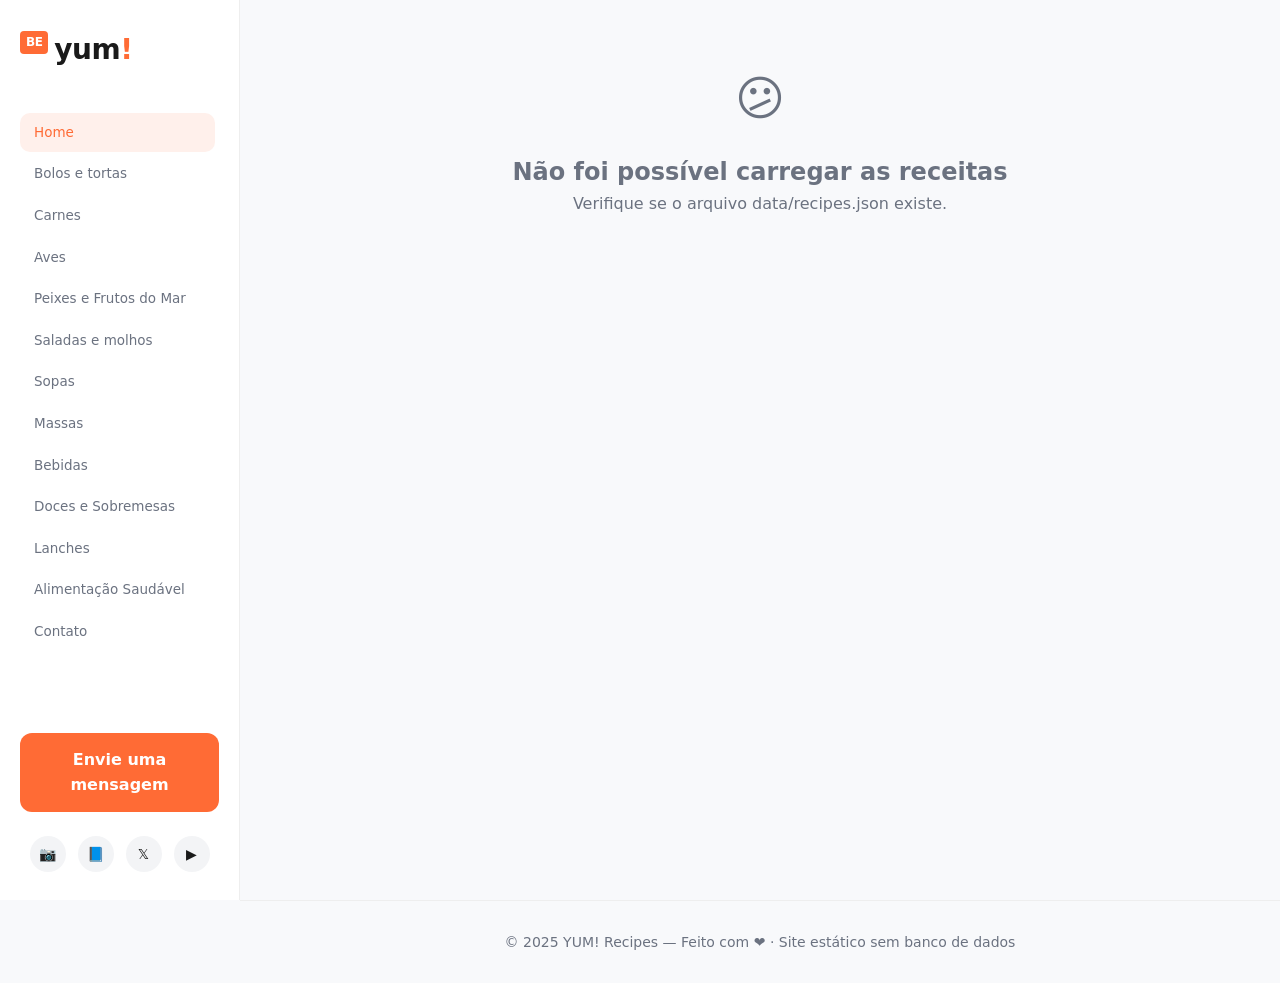
==== index.html @ c31b45cc "Add files via upload" ====
<!DOCTYPE html>
<html lang="pt-BR">
<head>
  <meta charset="UTF-8">
  <meta name="viewport" content="width=device-width, initial-scale=1.0">
  <title>YUM! — Receitas Deliciosas</title>
  <meta name="description" content="Descubra receitas incríveis de café da manhã, almoço, sopas, lanches e sobremesas. Site estático pronto para Netlify.">
  <link rel="stylesheet" href="css/style.css">
  <link rel="icon" href="data:image/svg+xml,<svg xmlns='http://www.w3.org/2000/svg' viewBox='0 0 100 100'><text y='.9em' font-size='90'>🍳</text></svg>">
</head>
<body>

  <!-- Botão menu mobile -->
  <button class="menu-toggle" onclick="toggleMenu()" aria-label="Abrir menu">☰</button>

  <!-- Sidebar -->
  <aside class="sidebar">
    <div class="logo">
      <span class="be">BE</span>
      <span class="yum">yum<span>!</span></span>
    </div>

    <nav class="nav">
      <a href="#" data-page="home" class="active" onclick="event.preventDefault(); currentFilter='all'; currentSearch=''; renderHome();">Home</a>
      <a href="#" onclick="event.preventDefault(); filterCategory('Bolos e tortas')">Bolos e tortas</a>
      <a href="#" onclick="event.preventDefault(); filterCategory('Carnes')">Carnes</a>
      <a href="#" onclick="event.preventDefault(); filterCategory('Aves')">Aves</a>
      <a href="#" onclick="event.preventDefault(); filterCategory('Peixes e Frutos do Mar')">Peixes e Frutos do Mar</a>
      <a href="#" onclick="event.preventDefault(); filterCategory('Saladas e molhos')">Saladas e molhos</a>
      <a href="#" onclick="event.preventDefault(); filterCategory('Sopas')">Sopas</a>
      <a href="#" onclick="event.preventDefault(); filterCategory('Massas')">Massas</a>
      <a href="#" onclick="event.preventDefault(); filterCategory('Bebidas')">Bebidas</a>
      <a href="#" onclick="event.preventDefault(); filterCategory('Doces e Sobremesas')">Doces e Sobremesas</a>
      <a href="#" onclick="event.preventDefault(); filterCategory('Lanches')">Lanches</a>
      <a href="#" onclick="event.preventDefault(); filterCategory('Alimentação Saudável')">Alimentação Saudável</a>
      <a href="#contato" onclick="event.preventDefault(); alert('Personalize este botão no index.html com seu e-mail ou formulário.')">Contato</a>
    </nav>

    <a href="mailto:seu@email.com" class="btn-message">Envie uma mensagem</a>

    <div class="social">
      <a href="#" title="Instagram">📷</a>
      <a href="#" title="Facebook">📘</a>
      <a href="#" title="Twitter/X">𝕏</a>
      <a href="#" title="YouTube">▶</a>
    </div>
  </aside>

  <!-- Conteúdo principal -->
  <main class="main">
    <div id="app">
      <!-- Carregado via JS -->
      <div class="empty-state" style="padding-top: 120px">
        <div class="icon">🍳</div>
        <p>Carregando receitas...</p>
      </div>
    </div>
  </main>

  <footer class="footer">
    <p>© 2025 YUM! Recipes — Feito com ❤️ · Site estático sem banco de dados</p>
  </footer>

  <script src="js/app.js"></script>
</body>
</html>
---- css/style.css ----
/* ===== YUM! Recipes - Estilo inspirado no Betheme Recipes 3 ===== */
:root {
  --orange: #ff6b35;
  --orange-dark: #e55a2b;
  --orange-light: #fff0eb;
  --black: #1a1a1a;
  --gray: #6b7280;
  --light-gray: #f3f4f6;
  --white: #ffffff;
  --sidebar-width: 240px;
  --radius: 16px;
  --shadow: 0 4px 20px rgba(0,0,0,0.08);
  --transition: all 0.25s ease;
}

* {
  margin: 0;
  padding: 0;
  box-sizing: border-box;
}

body {
  font-family: 'Segoe UI', system-ui, -apple-system, sans-serif;
  color: var(--black);
  background: #f8f9fb;
  line-height: 1.6;
  overflow-x: hidden;
}

a {
  text-decoration: none;
  color: inherit;
}

img {
  max-width: 100%;
  display: block;
}

/* ===== SIDEBAR ===== */
.sidebar {
  position: fixed;
  left: 0;
  top: 0;
  width: var(--sidebar-width);
  height: 100vh;
  background: var(--white);
  border-right: 1px solid #eee;
  display: flex;
  flex-direction: column;
  padding: 28px 20px;
  z-index: 100;
}

.logo {
  display: flex;
  align-items: center;
  gap: 6px;
  margin-bottom: 40px;
  font-size: 28px;
  font-weight: 800;
  letter-spacing: -0.5px;
}

.logo .be {
  font-size: 12px;
  background: var(--orange);
  color: white;
  padding: 2px 6px;
  border-radius: 4px;
  font-weight: 700;
  position: relative;
  top: -8px;
}

.logo .yum {
  color: var(--black);
}

.logo .yum span {
  color: var(--orange);
}

.nav {
  display: flex;
  flex-direction: column;
  gap: 2px;
  flex: 1;
  overflow-y: auto;
  padding-right: 4px;
}

.nav a {
  padding: 9px 14px;
  border-radius: 10px;
  font-weight: 500;
  font-size: 13.5px;
  color: var(--gray);
  transition: var(--transition);
}

.nav a:hover,
.nav a.active {
  background: var(--orange-light);
  color: var(--orange);
}

.btn-message {
  display: block;
  background: var(--orange);
  color: white;
  text-align: center;
  padding: 14px;
  border-radius: 12px;
  font-weight: 600;
  transition: var(--transition);
  margin-top: 20px;
}

.btn-message:hover {
  background: var(--orange-dark);
  transform: translateY(-1px);
}

.social {
  display: flex;
  gap: 12px;
  margin-top: 24px;
  justify-content: center;
}

.social a {
  width: 36px;
  height: 36px;
  border-radius: 50%;
  background: var(--light-gray);
  display: flex;
  align-items: center;
  justify-content: center;
  font-size: 14px;
  transition: var(--transition);
}

.social a:hover {
  background: var(--orange);
  color: white;
}

/* ===== MAIN ===== */
.main {
  margin-left: var(--sidebar-width);
  min-height: 100vh;
}

/* ===== HERO ===== */
.hero {
  background: linear-gradient(135deg, #ff6b35 0%, #ff8c42 100%);
  padding: 80px 40px 100px;
  position: relative;
  overflow: hidden;
  color: white;
  text-align: center;
}

.hero::before {
  content: '';
  position: absolute;
  inset: 0;
  background: url('https://images.unsplash.com/photo-1547592166-23ac45744acd?w=1200&q=60') center/cover;
  opacity: 0.15;
}

.hero-content {
  position: relative;
  z-index: 2;
  max-width: 700px;
  margin: 0 auto;
}

.hero-badge {
  display: inline-block;
  background: rgba(255,255,255,0.2);
  padding: 6px 16px;
  border-radius: 20px;
  font-size: 13px;
  margin-bottom: 20px;
  backdrop-filter: blur(4px);
}

.hero h1 {
  font-size: 52px;
  font-weight: 800;
  line-height: 1.15;
  margin-bottom: 16px;
}

.hero h1 span {
  background: #ffe566;
  color: var(--black);
  padding: 0 12px;
  border-radius: 8px;
}

.hero p {
  font-size: 17px;
  opacity: 0.9;
  margin-bottom: 32px;
  max-width: 500px;
  margin-left: auto;
  margin-right: auto;
}

.search-box {
  display: flex;
  max-width: 480px;
  margin: 0 auto;
  background: white;
  border-radius: 50px;
  overflow: hidden;
  box-shadow: 0 8px 30px rgba(0,0,0,0.15);
}

.search-box input {
  flex: 1;
  border: none;
  padding: 16px 24px;
  font-size: 16px;
  outline: none;
  color: var(--black);
}

.search-box button {
  background: var(--orange);
  border: none;
  color: white;
  padding: 0 28px;
  font-size: 18px;
  cursor: pointer;
  transition: var(--transition);
}

.search-box button:hover {
  background: var(--orange-dark);
}

/* ===== CATEGORIES ===== */
.categories {
  display: flex;
  justify-content: center;
  gap: 12px;
  margin-top: -40px;
  position: relative;
  z-index: 10;
  padding: 0 24px;
  flex-wrap: wrap;
  max-width: 1100px;
  margin-left: auto;
  margin-right: auto;
}

.cat-card {
  background: white;
  border-radius: 16px;
  padding: 12px 14px 14px;
  text-align: center;
  box-shadow: var(--shadow);
  cursor: pointer;
  transition: var(--transition);
  min-width: 92px;
  border: 2px solid transparent;
}

.cat-card:hover,
.cat-card.active {
  transform: translateY(-4px);
  border-color: var(--orange);
  box-shadow: 0 8px 24px rgba(255, 107, 53, 0.18);
}

.cat-card .icon {
  width: 56px;
  height: 56px;
  margin: 0 auto 8px;
  border-radius: 50%;
  overflow: hidden;
  box-shadow: 0 2px 8px rgba(0,0,0,0.12);
}

.cat-card .icon img {
  width: 100%;
  height: 100%;
  object-fit: cover;
  display: block;
  transition: transform 0.35s ease;
}

.cat-card:hover .icon img {
  transform: scale(1.1);
}

.cat-card span {
  font-weight: 600;
  font-size: 12px;
  color: var(--black);
  display: block;
  line-height: 1.25;
}

/* ===== SECTION ===== */
.section {
  padding: 60px 40px;
  max-width: 1200px;
  margin: 0 auto;
}

.section-title {
  font-size: 32px;
  font-weight: 800;
  margin-bottom: 32px;
  text-align: center;
}

.section-title span {
  color: var(--orange);
}

/* ===== FAVORITOS CARROSSEL ===== */
.favorites-section {
  padding-top: 48px;
  padding-bottom: 20px;
}

.fav-empty {
  text-align: center;
  padding: 28px 20px;
  background: white;
  border-radius: var(--radius);
  box-shadow: var(--shadow);
  color: var(--gray);
  font-size: 15px;
}

.fav-carousel-wrap {
  position: relative;
  display: flex;
  align-items: center;
  gap: 8px;
}

.fav-carousel {
  display: flex;
  gap: 20px;
  overflow-x: auto;
  scroll-snap-type: x mandatory;
  scrollbar-width: none;
  -ms-overflow-style: none;
  padding: 8px 4px 16px;
  flex: 1;
}

.fav-carousel::-webkit-scrollbar {
  display: none;
}

.fav-slide {
  flex: 0 0 calc(25% - 15px);
  min-width: 200px;
  max-width: 260px;
  scroll-snap-align: start;
  background: white;
  border-radius: var(--radius);
  overflow: hidden;
  box-shadow: var(--shadow);
  cursor: pointer;
  transition: var(--transition);
}

.fav-slide:hover {
  transform: translateY(-4px);
  box-shadow: 0 10px 28px rgba(0,0,0,0.12);
}

.fav-img {
  position: relative;
  height: 150px;
  overflow: hidden;
}

.fav-img img {
  width: 100%;
  height: 100%;
  object-fit: cover;
  transition: transform 0.35s ease;
}

.fav-slide:hover .fav-img img {
  transform: scale(1.06);
}

.fav-slide h3 {
  font-size: 14px;
  font-weight: 700;
  padding: 12px 14px 16px;
  line-height: 1.35;
  display: -webkit-box;
  -webkit-line-clamp: 2;
  -webkit-box-orient: vertical;
  overflow: hidden;
}

.fav-nav {
  flex-shrink: 0;
  width: 40px;
  height: 40px;
  border-radius: 50%;
  border: none;
  background: white;
  box-shadow: var(--shadow);
  font-size: 24px;
  color: var(--orange);
  cursor: pointer;
  display: flex;
  align-items: center;
  justify-content: center;
  transition: var(--transition);
}

.fav-nav:hover {
  background: var(--orange);
  color: white;
}

/* Botão coração nos cards */
.fav-btn {
  position: absolute;
  top: 12px;
  right: 12px;
  width: 40px;
  height: 40px;
  border-radius: 50%;
  border: none;
  background: rgba(255,255,255,0.92);
  font-size: 18px;
  cursor: pointer;
  display: flex;
  align-items: center;
  justify-content: center;
  box-shadow: 0 2px 10px rgba(0,0,0,0.15);
  transition: var(--transition);
  z-index: 5;
}

.fav-btn:hover {
  transform: scale(1.12);
  background: white;
}

.fav-btn.active {
  background: #fff0f0;
}

.btn-fav-detail {
  display: inline-flex;
  align-items: center;
  gap: 8px;
  background: white;
  color: var(--black);
  border: 2px solid #eee;
  padding: 12px 20px;
  border-radius: 12px;
  font-size: 15px;
  font-weight: 600;
  cursor: pointer;
  transition: var(--transition);
  margin-right: 12px;
}

.btn-fav-detail:hover {
  border-color: #ff6b6b;
  background: #fff5f5;
}

.btn-fav-detail.active {
  border-color: #ff6b6b;
  background: #fff0f0;
  color: #e03131;
}

/* ===== RECIPE GRID ===== */
.recipe-grid {
  display: grid;
  grid-template-columns: repeat(auto-fill, minmax(300px, 1fr));
  gap: 28px;
}

.recipe-card {
  background: white;
  border-radius: var(--radius);
  overflow: hidden;
  box-shadow: var(--shadow);
  transition: var(--transition);
  cursor: pointer;
}

.recipe-card:hover {
  transform: translateY(-6px);
  box-shadow: 0 12px 40px rgba(0,0,0,0.12);
}

.recipe-card .img-wrap {
  height: 200px;
  position: relative;
  overflow: hidden;
}

.recipe-card img {
  width: 100%;
  height: 100%;
  object-fit: cover;
  transition: transform 0.4s ease;
}

.recipe-card:hover img {
  transform: scale(1.06);
}

.recipe-card .body {
  padding: 20px 22px 24px;
}

.recipe-card .date {
  font-size: 13px;
  color: var(--orange);
  margin-bottom: 8px;
  display: flex;
  align-items: center;
  gap: 6px;
}

.recipe-card h3 {
  font-size: 18px;
  font-weight: 700;
  margin-bottom: 10px;
  line-height: 1.35;
}

.recipe-card p {
  font-size: 14px;
  color: var(--gray);
  margin-bottom: 16px;
  display: -webkit-box;
  -webkit-line-clamp: 2;
  -webkit-box-orient: vertical;
  overflow: hidden;
}

.btn-read {
  display: inline-block;
  background: var(--orange-light);
  color: var(--orange);
  padding: 8px 18px;
  border-radius: 20px;
  font-size: 14px;
  font-weight: 600;
  transition: var(--transition);
}

.btn-read:hover {
  background: var(--orange);
  color: white;
}

/* ===== RECIPE DETAIL ===== */
.recipe-hero {
  height: 420px;
  background-size: cover;
  background-position: center;
  position: relative;
  display: flex;
  align-items: flex-end;
}

.recipe-hero::after {
  content: '';
  position: absolute;
  inset: 0;
  background: linear-gradient(to top, rgba(0,0,0,0.7) 0%, transparent 60%);
}

.recipe-hero-content {
  position: relative;
  z-index: 2;
  color: white;
  padding: 40px;
  max-width: 900px;
  margin: 0 auto;
  width: 100%;
}

.recipe-hero h1 {
  font-size: 42px;
  font-weight: 800;
  margin-bottom: 12px;
}

.recipe-meta {
  display: flex;
  gap: 20px;
  flex-wrap: wrap;
  font-size: 14px;
  opacity: 0.9;
}

.recipe-stats {
  display: grid;
  grid-template-columns: repeat(4, 1fr);
  gap: 16px;
  max-width: 900px;
  margin: -40px auto 0;
  padding: 0 40px;
  position: relative;
  z-index: 5;
}

.stat-card {
  background: white;
  border-radius: 14px;
  padding: 20px;
  text-align: center;
  box-shadow: var(--shadow);
}

.stat-card .label {
  font-size: 13px;
  color: var(--gray);
  margin-bottom: 4px;
}

.stat-card .value {
  font-size: 18px;
  font-weight: 700;
}

.recipe-content {
  max-width: 900px;
  margin: 40px auto;
  padding: 0 40px 60px;
  display: grid;
  grid-template-columns: 1.4fr 1fr;
  gap: 32px;
}

.recipe-content .card {
  background: white;
  border-radius: var(--radius);
  padding: 28px;
  box-shadow: var(--shadow);
}

.recipe-content h2 {
  font-size: 22px;
  margin-bottom: 16px;
  font-weight: 700;
}

.recipe-content .description {
  color: var(--black);
  margin-bottom: 0;
  line-height: 1.7;
}

.ingredients-list {
  list-style: none;
}

.ingredients-list li {
  padding: 10px 0;
  border-bottom: 1px solid #f0f0f0;
  display: flex;
  align-items: flex-start;
  gap: 10px;
}

.ingredients-list li::before {
  content: '✓';
  color: var(--orange);
  font-weight: 700;
  flex-shrink: 0;
}

.ingredients-list li:last-child {
  border-bottom: none;
}

.instructions-list {
  list-style: none;
  counter-reset: step;
}

.instructions-list li {
  counter-increment: step;
  padding: 14px 0 14px 48px;
  position: relative;
  border-bottom: 1px solid #f0f0f0;
}

.instructions-list li::before {
  content: counter(step);
  position: absolute;
  left: 0;
  top: 12px;
  width: 32px;
  height: 32px;
  background: var(--orange);
  color: white;
  border-radius: 50%;
  display: flex;
  align-items: center;
  justify-content: center;
  font-weight: 700;
  font-size: 14px;
}

.instructions-list li:last-child {
  border-bottom: none;
}

.back-btn {
  display: inline-flex;
  align-items: center;
  gap: 8px;
  color: var(--orange);
  font-weight: 600;
  margin-bottom: 20px;
  cursor: pointer;
}

.back-btn:hover {
  text-decoration: underline;
}

/* ===== BOTÃO IMPRIMIR + FAVORITAR ===== */
.print-bar {
  max-width: 900px;
  margin: 24px auto 0;
  padding: 0 40px;
  display: flex;
  align-items: center;
  justify-content: flex-end;
  flex-wrap: wrap;
  gap: 8px;
}

.btn-print {
  display: inline-flex;
  align-items: center;
  gap: 8px;
  background: var(--orange);
  color: white;
  border: none;
  padding: 12px 22px;
  border-radius: 12px;
  font-size: 15px;
  font-weight: 600;
  cursor: pointer;
  transition: var(--transition);
  box-shadow: 0 4px 14px rgba(255, 107, 53, 0.35);
}

.btn-print:hover {
  background: var(--orange-dark);
  transform: translateY(-1px);
}

.ingredients-card {
  background: white;
  color: var(--black);
}

.ingredients-card h2 {
  color: var(--black);
}

.ingredients-card .ingredients-list li {
  border-color: #f0f0f0;
  color: var(--black);
}

.ingredients-card .ingredients-list li::before {
  color: var(--orange);
}

/* ===== EMPTY / NO RESULTS ===== */
.empty-state {
  text-align: center;
  padding: 60px 20px;
  color: var(--gray);
}

.empty-state .icon {
  font-size: 48px;
  margin-bottom: 16px;
}

/* ===== FOOTER ===== */
.footer {
  text-align: center;
  padding: 30px;
  color: var(--gray);
  font-size: 14px;
  border-top: 1px solid #eee;
  margin-left: var(--sidebar-width);
}

/* ===== MOBILE ===== */
.menu-toggle {
  display: none;
  position: fixed;
  top: 16px;
  left: 16px;
  z-index: 200;
  background: var(--orange);
  color: white;
  border: none;
  width: 44px;
  height: 44px;
  border-radius: 10px;
  font-size: 20px;
  cursor: pointer;
}

@media (max-width: 900px) {
  .sidebar {
    transform: translateX(-100%);
    transition: transform 0.3s ease;
  }

  .sidebar.open {
    transform: translateX(0);
  }

  .main {
    margin-left: 0;
  }

  .footer {
    margin-left: 0;
  }

  .menu-toggle {
    display: flex;
    align-items: center;
    justify-content: center;
  }

  .hero h1 {
    font-size: 36px;
  }

  .recipe-stats {
    grid-template-columns: repeat(2, 1fr);
  }

  .recipe-content {
    grid-template-columns: 1fr;
  }

  .section {
    padding: 40px 20px;
  }

  .hero {
    padding: 60px 20px 80px;
  }
}

@media (max-width: 500px) {
  .categories {
    gap: 10px;
  }

  .cat-card {
    min-width: 90px;
    padding: 14px 16px;
  }

  .recipe-stats {
    grid-template-columns: 1fr 1fr;
    padding: 0 20px;
  }

  .recipe-content {
    padding: 0 20px 40px;
  }

  .print-bar {
    padding: 0 20px;
    justify-content: center;
  }

  .fav-slide {
    flex: 0 0 75%;
    min-width: 160px;
  }

  .fav-nav {
    display: none;
  }
}

@media (max-width: 900px) {
  .fav-slide {
    flex: 0 0 calc(50% - 10px);
  }
}

/* ===== IMPRESSÃO ===== */
@media print {
  .sidebar,
  .menu-toggle,
  .footer,
  .no-print,
  .back-btn,
  .print-bar,
  .btn-print {
    display: none !important;
  }

  .main {
    margin-left: 0 !important;
  }

  body {
    background: white;
    color: black;
    font-size: 12pt;
  }

  .recipe-hero {
    height: 220px !important;
    -webkit-print-color-adjust: exact;
    print-color-adjust: exact;
  }

  .recipe-hero h1 {
    font-size: 28px !important;
  }

  .recipe-stats {
    grid-template-columns: repeat(4, 1fr);
    margin-top: 16px;
    page-break-inside: avoid;
  }

  .stat-card {
    box-shadow: none;
    border: 1px solid #ddd;
  }

  .recipe-content {
    display: block;
    max-width: 100%;
    padding: 0;
    margin-top: 20px;
  }

  .recipe-content .card {
    box-shadow: none;
    border: 1px solid #ddd;
    margin-bottom: 16px;
    page-break-inside: avoid;
  }

  .ingredients-card {
    background: #f5f5f5 !important;
    color: black !important;
    -webkit-print-color-adjust: exact;
    print-color-adjust: exact;
  }

  .ingredients-card h2 {
    color: black !important;
  }

  .ingredients-card .ingredients-list li {
    color: black !important;
    border-color: #ddd !important;
  }

  .ingredients-card .ingredients-list li::before {
    color: #ff6b35 !important;
  }

  .instructions-list li::before {
    background: #ff6b35 !important;
    -webkit-print-color-adjust: exact;
    print-color-adjust: exact;
  }
}
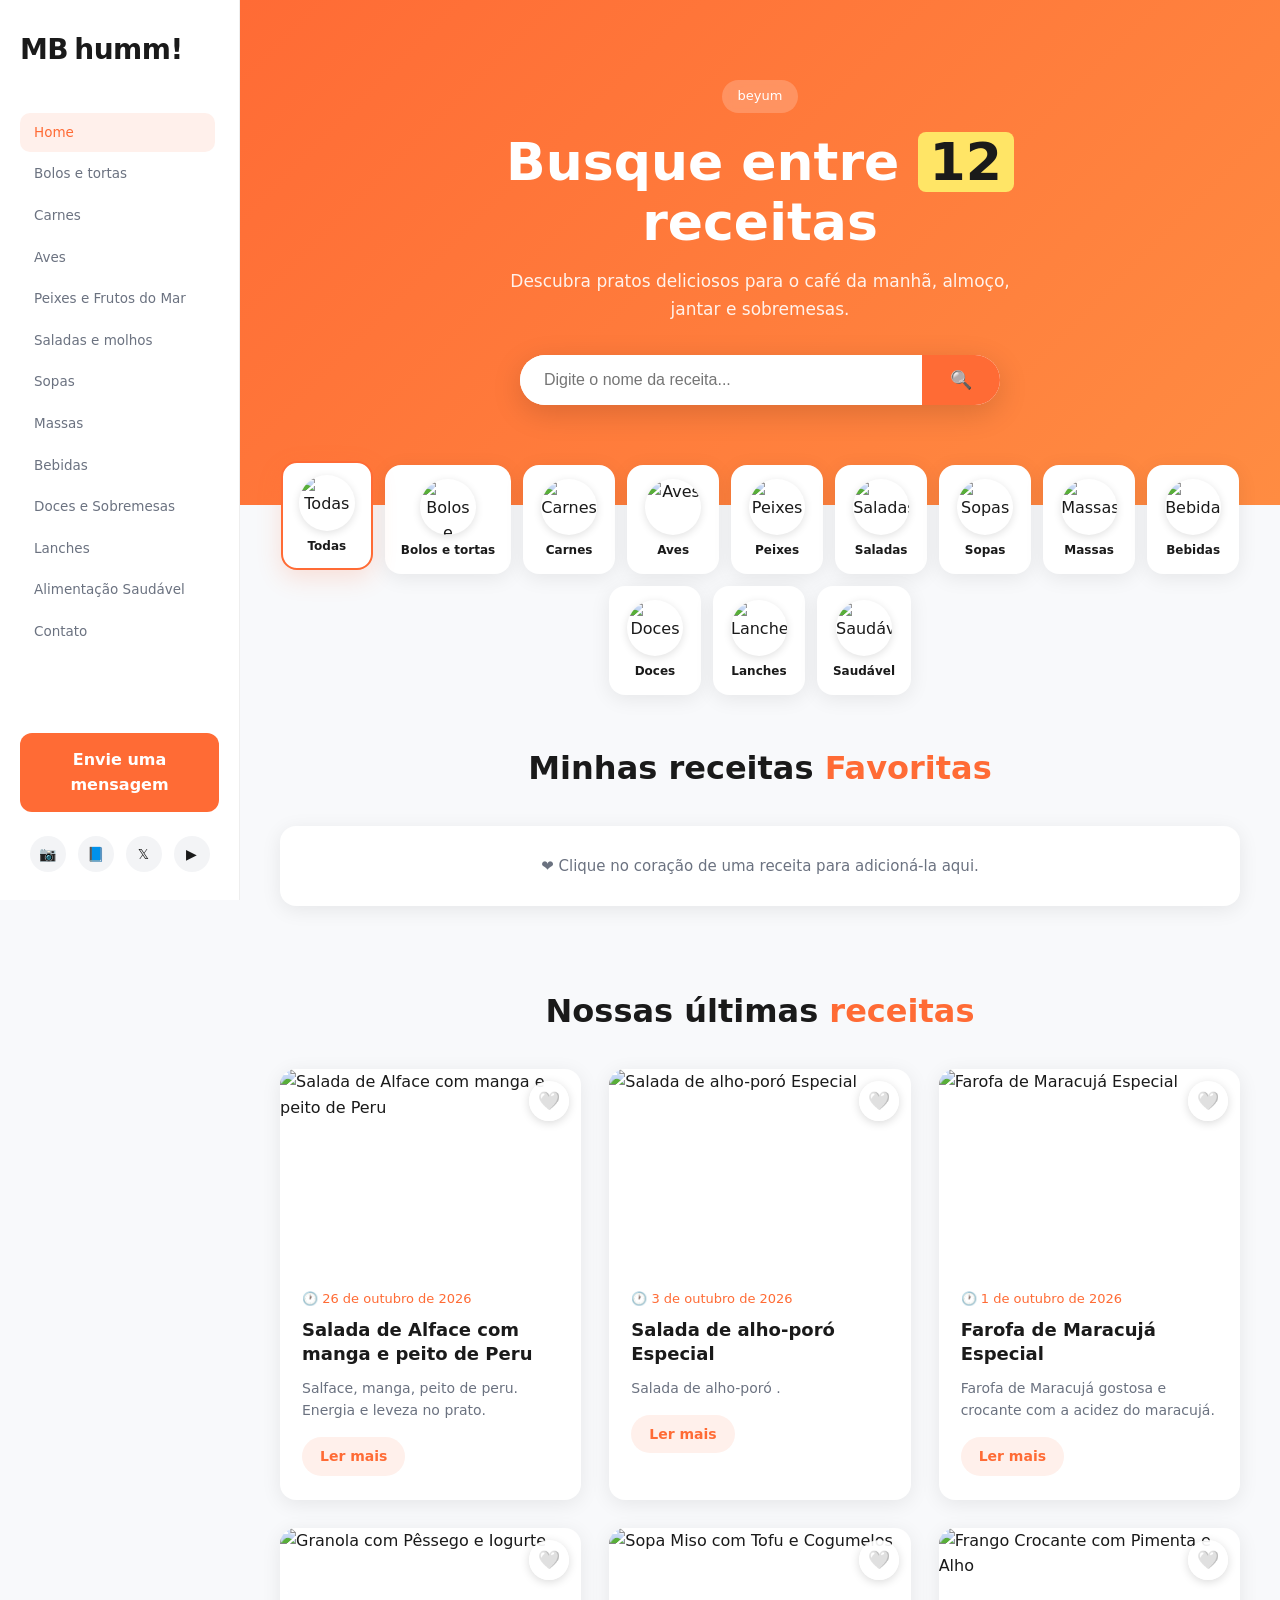
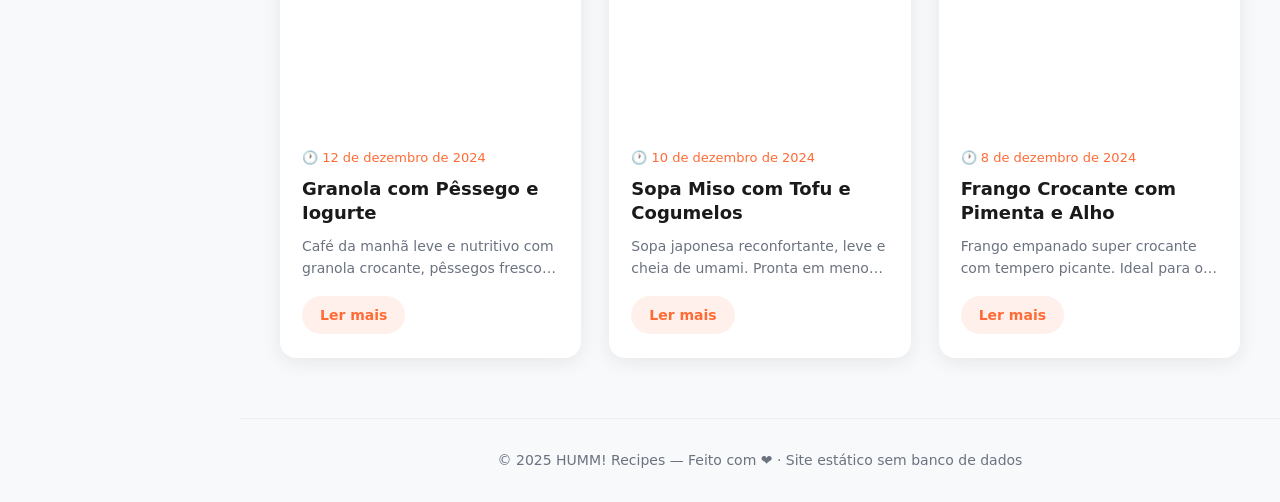
==== commit ea7f100e: "Change site title and branding from YUM! to HUMM!" ====
--- a/index.html
+++ b/index.html
@@ -3,7 +3,7 @@
 <head>
   <meta charset="UTF-8">
   <meta name="viewport" content="width=device-width, initial-scale=1.0">
-  <title>YUM! — Receitas Deliciosas</title>
+  <title>HUMM! — Receitas Deliciosas</title>
   <meta name="description" content="Descubra receitas incríveis de café da manhã, almoço, sopas, lanches e sobremesas. Site estático pronto para Netlify.">
   <link rel="stylesheet" href="css/style.css">
   <link rel="icon" href="data:image/svg+xml,<svg xmlns='http://www.w3.org/2000/svg' viewBox='0 0 100 100'><text y='.9em' font-size='90'>🍳</text></svg>">
@@ -16,8 +16,8 @@
   <!-- Sidebar -->
   <aside class="sidebar">
     <div class="logo">
-      <span class="be">BE</span>
-      <span class="yum">yum<span>!</span></span>
+      <span class="mb">MB</span>
+      <span class="humm">humm<span>!</span></span>
     </div>
 
     <nav class="nav">
@@ -36,7 +36,7 @@
       <a href="#contato" onclick="event.preventDefault(); alert('Personalize este botão no index.html com seu e-mail ou formulário.')">Contato</a>
     </nav>
 
-    <a href="mailto:seu@email.com" class="btn-message">Envie uma mensagem</a>
+    <a href="mailto:marciobignon@gmail.com" class="btn-message">Envie uma mensagem</a>
 
     <div class="social">
       <a href="#" title="Instagram">📷</a>
@@ -58,7 +58,7 @@
   </main>
 
   <footer class="footer">
-    <p>© 2025 YUM! Recipes — Feito com ❤️ · Site estático sem banco de dados</p>
+    <p>© 2025 HUMM! Recipes — Feito com ❤️ · Site estático sem banco de dados</p>
   </footer>
 
   <script src="js/app.js"></script>
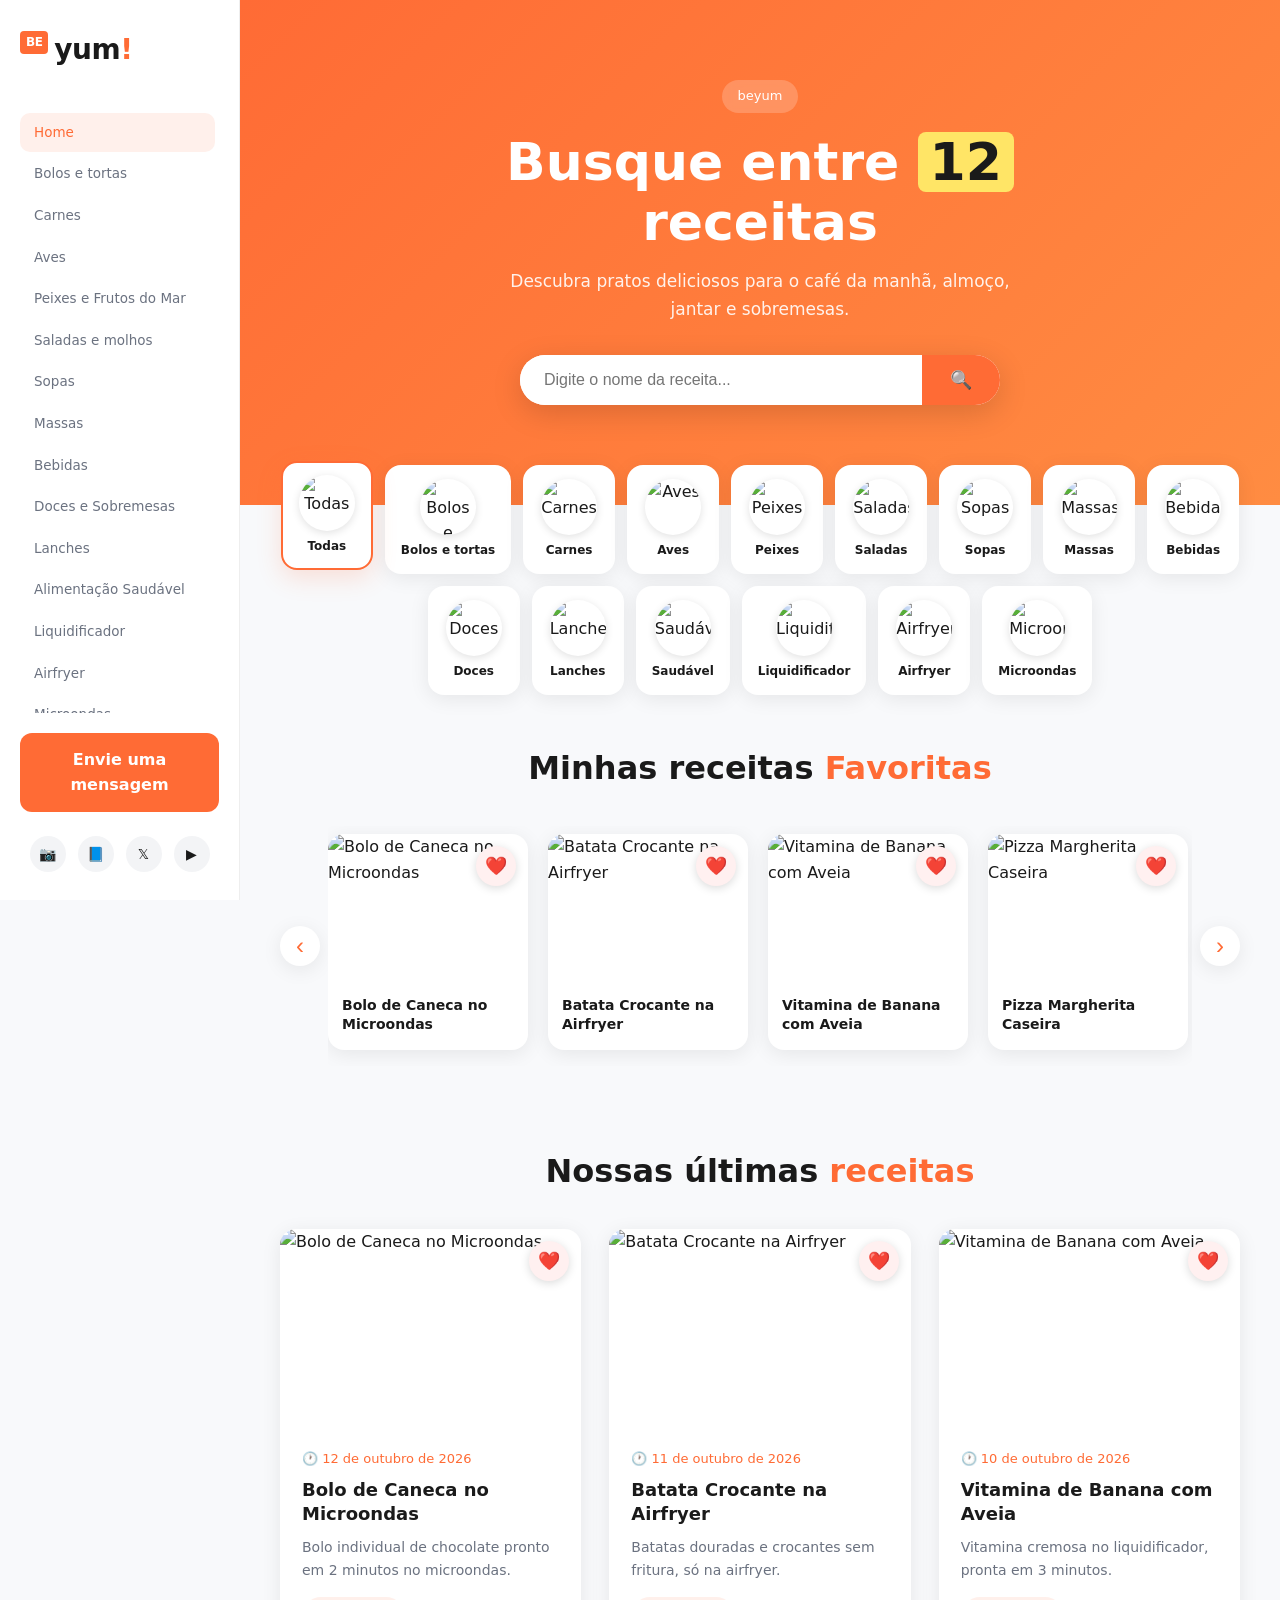
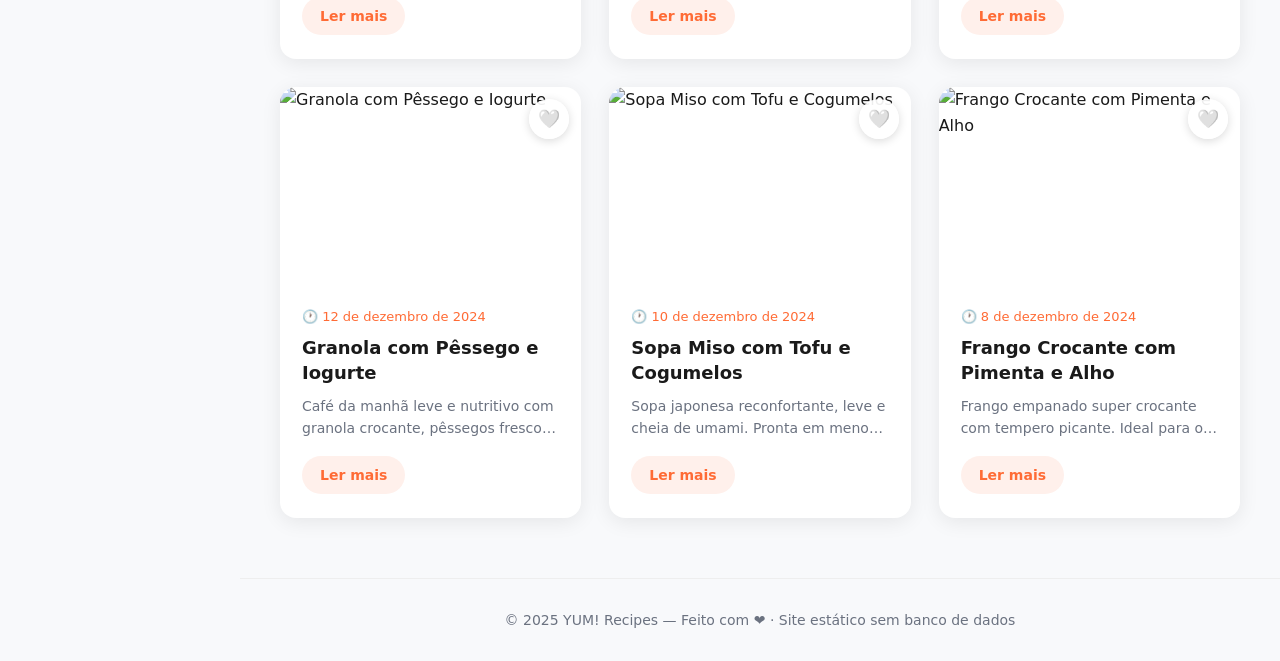
==== commit 0be02021: "Rename site from HUMM! to YUM!" ====
--- a/index.html
+++ b/index.html
@@ -3,7 +3,7 @@
 <head>
   <meta charset="UTF-8">
   <meta name="viewport" content="width=device-width, initial-scale=1.0">
-  <title>HUMM! — Receitas Deliciosas</title>
+  <title>YUM! — Receitas Deliciosas</title>
   <meta name="description" content="Descubra receitas incríveis de café da manhã, almoço, sopas, lanches e sobremesas. Site estático pronto para Netlify.">
   <link rel="stylesheet" href="css/style.css">
   <link rel="icon" href="data:image/svg+xml,<svg xmlns='http://www.w3.org/2000/svg' viewBox='0 0 100 100'><text y='.9em' font-size='90'>🍳</text></svg>">
@@ -16,8 +16,8 @@
   <!-- Sidebar -->
   <aside class="sidebar">
     <div class="logo">
-      <span class="mb">MB</span>
-      <span class="humm">humm<span>!</span></span>
+      <span class="be">BE</span>
+      <span class="yum">yum<span>!</span></span>
     </div>
 
     <nav class="nav">
@@ -33,10 +33,15 @@
       <a href="#" onclick="event.preventDefault(); filterCategory('Doces e Sobremesas')">Doces e Sobremesas</a>
       <a href="#" onclick="event.preventDefault(); filterCategory('Lanches')">Lanches</a>
       <a href="#" onclick="event.preventDefault(); filterCategory('Alimentação Saudável')">Alimentação Saudável</a>
+      <a href="#" onclick="event.preventDefault(); filterCategory('Liquidificador')">Liquidificador</a>
+      <a href="#" onclick="event.preventDefault(); filterCategory('Airfryer')">Airfryer</a>
+      <a href="#" onclick="event.preventDefault(); filterCategory('Microondas')">Microondas</a>
+      <!-- TROQUE a URL abaixo pela URL do seu blog na Netlify (ex: https://seu-blog.netlify.app) -->
+      <a href="https://SEU-BLOG.netlify.app" target="_blank" rel="noopener">Blog</a>
       <a href="#contato" onclick="event.preventDefault(); alert('Personalize este botão no index.html com seu e-mail ou formulário.')">Contato</a>
     </nav>
 
-    <a href="mailto:marciobignon@gmail.com" class="btn-message">Envie uma mensagem</a>
+    <a href="mailto:seu@email.com" class="btn-message">Envie uma mensagem</a>
 
     <div class="social">
       <a href="#" title="Instagram">📷</a>
@@ -58,7 +63,7 @@
   </main>
 
   <footer class="footer">
-    <p>© 2025 HUMM! Recipes — Feito com ❤️ · Site estático sem banco de dados</p>
+    <p>© 2025 YUM! Recipes — Feito com ❤️ · Site estático sem banco de dados</p>
   </footer>
 
   <script src="js/app.js"></script>
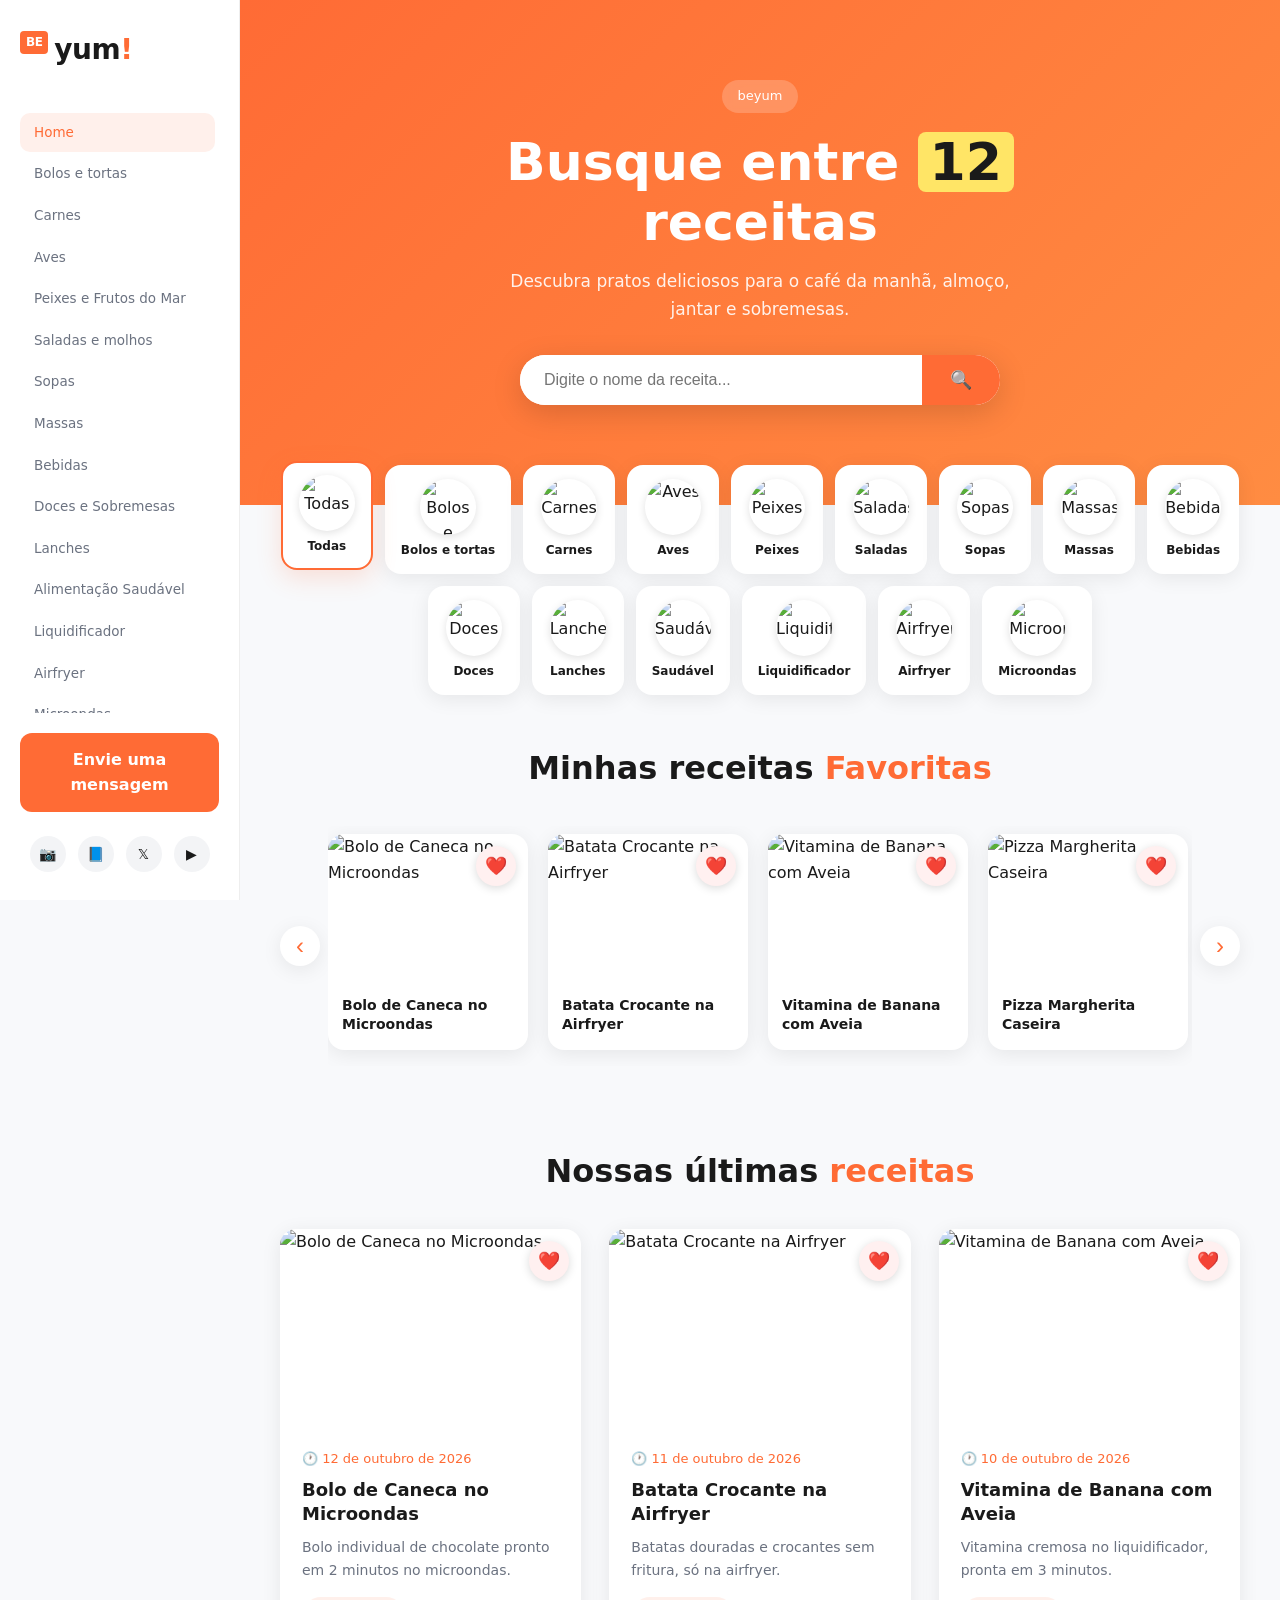
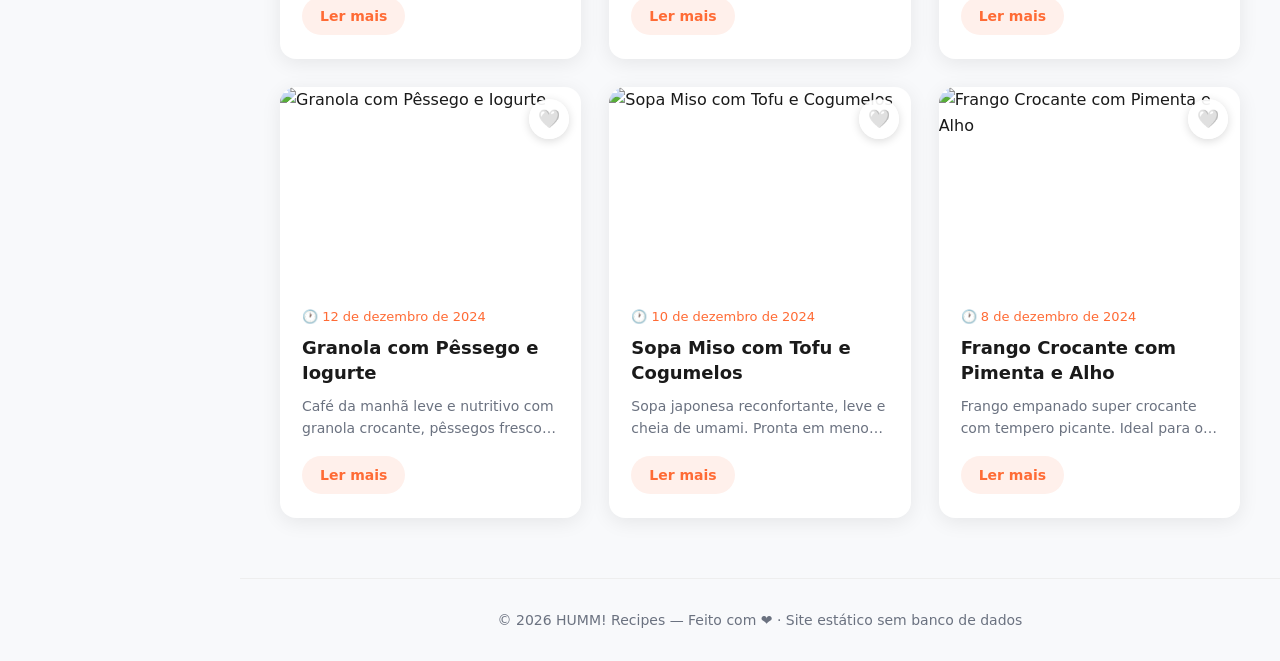
==== commit cae10f20: "Change title and footer year in index.html" ====
--- a/index.html
+++ b/index.html
@@ -3,7 +3,7 @@
 <head>
   <meta charset="UTF-8">
   <meta name="viewport" content="width=device-width, initial-scale=1.0">
-  <title>YUM! — Receitas Deliciosas</title>
+  <title>HUMM! — Receitas Deliciosas</title>
   <meta name="description" content="Descubra receitas incríveis de café da manhã, almoço, sopas, lanches e sobremesas. Site estático pronto para Netlify.">
   <link rel="stylesheet" href="css/style.css">
   <link rel="icon" href="data:image/svg+xml,<svg xmlns='http://www.w3.org/2000/svg' viewBox='0 0 100 100'><text y='.9em' font-size='90'>🍳</text></svg>">
@@ -37,7 +37,7 @@
       <a href="#" onclick="event.preventDefault(); filterCategory('Airfryer')">Airfryer</a>
       <a href="#" onclick="event.preventDefault(); filterCategory('Microondas')">Microondas</a>
       <!-- TROQUE a URL abaixo pela URL do seu blog na Netlify (ex: https://seu-blog.netlify.app) -->
-      <a href="https://SEU-BLOG.netlify.app" target="_blank" rel="noopener">Blog</a>
+      <a href="https://blogreceitas.netlify.app/" target="_blank" rel="noopener">Blog</a>
       <a href="#contato" onclick="event.preventDefault(); alert('Personalize este botão no index.html com seu e-mail ou formulário.')">Contato</a>
     </nav>
 
@@ -63,7 +63,7 @@
   </main>
 
   <footer class="footer">
-    <p>© 2025 YUM! Recipes — Feito com ❤️ · Site estático sem banco de dados</p>
+    <p>© 2026 HUMM! Recipes — Feito com ❤️ · Site estático sem banco de dados</p>
   </footer>
 
   <script src="js/app.js"></script>
